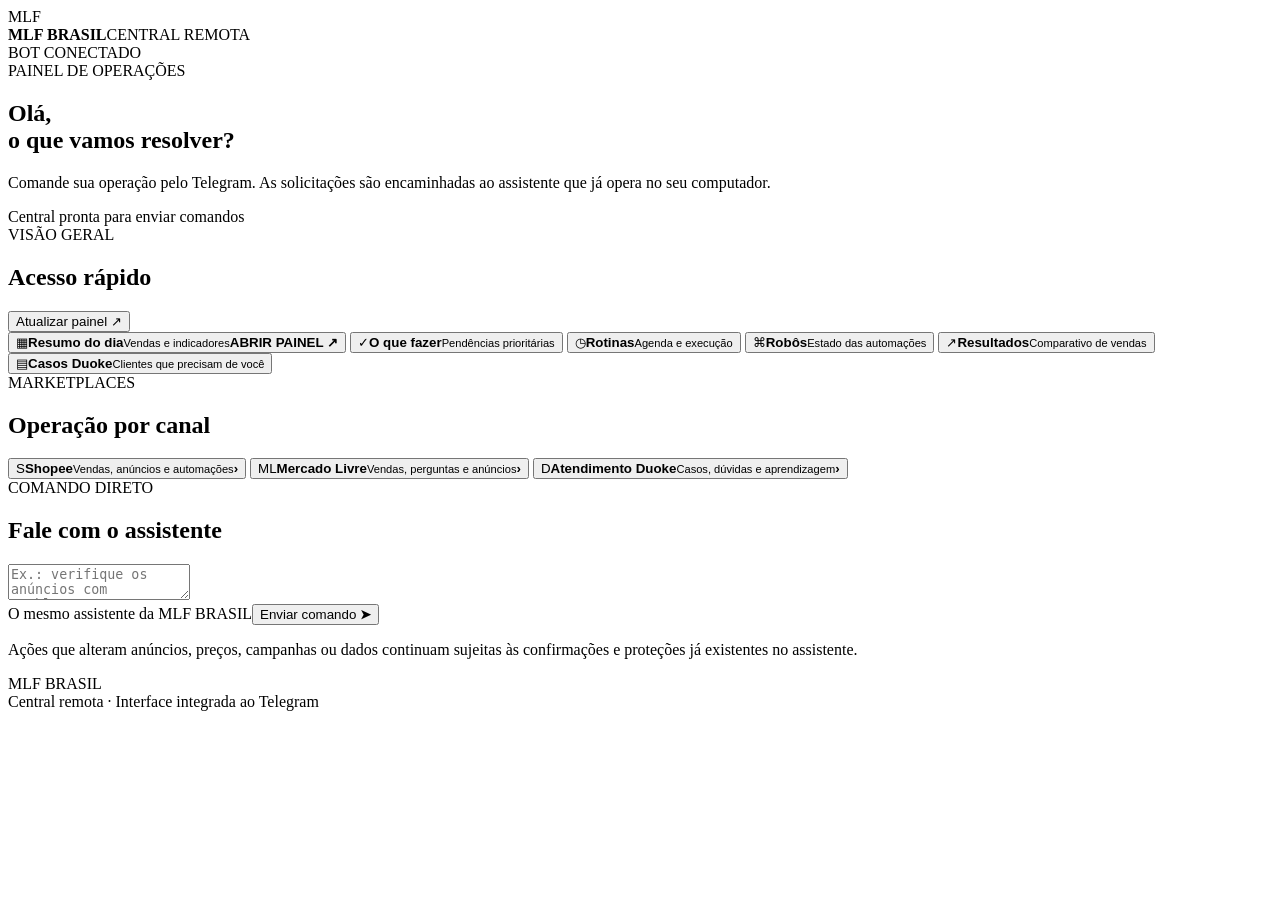
==== miniapp/index.html @ ef3cf09b "Add MLF BRASIL Telegram Mini App" ====
<!doctype html>
<html lang="pt-BR"><head>
<meta charset="utf-8"><meta name="viewport" content="width=device-width,initial-scale=1,viewport-fit=cover">
<meta name="theme-color" content="#0b1c2d"><title>MLF BRASIL · Central Remota</title>
<link rel="stylesheet" href="./style.css"><script src="https://telegram.org/js/telegram-web-app.js"></script>
</head><body><div class="app-shell">
<header class="topbar"><div class="brand"><div class="logo">MLF</div><div><strong>MLF BRASIL</strong><span>CENTRAL REMOTA</span></div></div><div class="live"><i></i> BOT CONECTADO</div></header>
<main>
<section class="welcome"><div class="eyebrow">PAINEL DE OPERAÇÕES</div><h1>Olá<span id="firstName"></span>,<br>o que vamos resolver?</h1><p>Comande sua operação pelo Telegram. As solicitações são encaminhadas ao assistente que já opera no seu computador.</p><div class="statusline"><span class="pulse"></span><span>Central pronta para enviar comandos</span><small id="today"></small></div></section>
<section class="section"><div class="section-head"><div><span class="eyebrow">VISÃO GERAL</span><h2>Acesso rápido</h2></div><button class="text-button" data-command="painel">Atualizar painel ↗</button></div>
<div class="grid">
<button class="tile tile-primary" data-command="painel"><span class="tile-icon">▦</span><strong>Resumo do dia</strong><small>Vendas e indicadores</small><b>ABRIR PAINEL ↗</b></button>
<button class="tile" data-command="o que fazer agora"><span class="tile-icon">✓</span><strong>O que fazer</strong><small>Pendências prioritárias</small></button>
<button class="tile" data-command="rotina"><span class="tile-icon">◷</span><strong>Rotinas</strong><small>Agenda e execução</small></button>
<button class="tile" data-command="robos"><span class="tile-icon">⌘</span><strong>Robôs</strong><small>Estado das automações</small></button>
<button class="tile" data-command="resultados"><span class="tile-icon">↗</span><strong>Resultados</strong><small>Comparativo de vendas</small></button>
<button class="tile" data-command="casos todos"><span class="tile-icon">▤</span><strong>Casos Duoke</strong><small>Clientes que precisam de você</small></button>
</div></section>
<section class="section"><div class="section-head"><div><span class="eyebrow">MARKETPLACES</span><h2>Operação por canal</h2></div></div><div class="channel-list">
<button class="channel" data-command="Como está a operação da Shopee?"><span class="channel-logo shopee">S</span><span><strong>Shopee</strong><small>Vendas, anúncios e automações</small></span><b>›</b></button>
<button class="channel" data-command="Como está a operação do Mercado Livre?"><span class="channel-logo ml">ML</span><span><strong>Mercado Livre</strong><small>Vendas, perguntas e anúncios</small></span><b>›</b></button>
<button class="channel" data-command="Como está o atendimento Duoke?"><span class="channel-logo duoke">D</span><span><strong>Atendimento Duoke</strong><small>Casos, dúvidas e aprendizagem</small></span><b>›</b></button>
</div></section>
<section class="section"><div class="section-head"><div><span class="eyebrow">COMANDO DIRETO</span><h2>Fale com o assistente</h2></div></div>
<form id="commandForm" class="composer"><textarea id="command" rows="2" maxlength="1000" placeholder="Ex.: verifique os anúncios com problemas..."></textarea><div class="composer-foot"><span>O mesmo assistente da MLF BRASIL</span><button type="submit">Enviar comando <b>➤</b></button></div></form>
<p class="note">Ações que alteram anúncios, preços, campanhas ou dados continuam sujeitas às confirmações e proteções já existentes no assistente.</p></section>
</main><footer><div class="footer-mark">MLF BRASIL</div><span>Central remota · Interface integrada ao Telegram</span></footer></div><script src="./app.js"></script></body></html>
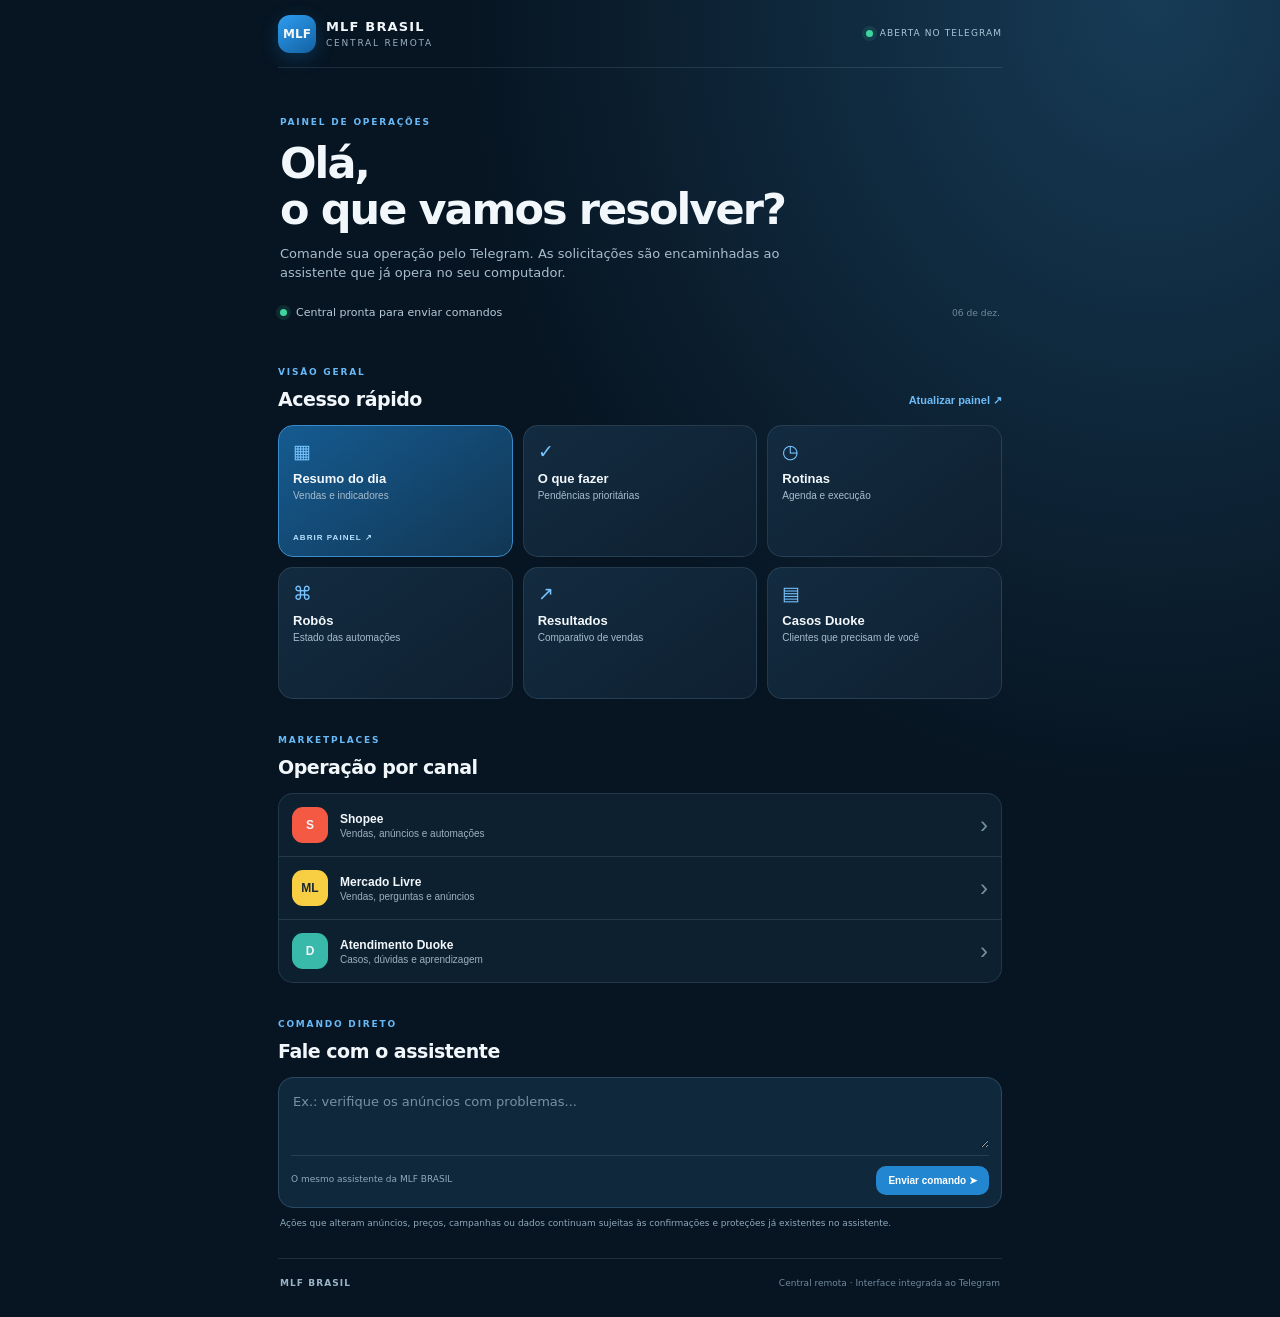
==== commit f0413bdb: "Ajustar indicador de conexão da Mini App" ====
--- a/miniapp/index.html
+++ b/miniapp/index.html
@@ -4,7 +4,7 @@
 <meta name="theme-color" content="#0b1c2d"><title>MLF BRASIL · Central Remota</title>
 <link rel="stylesheet" href="./style.css"><script src="https://telegram.org/js/telegram-web-app.js"></script>
 </head><body><div class="app-shell">
-<header class="topbar"><div class="brand"><div class="logo">MLF</div><div><strong>MLF BRASIL</strong><span>CENTRAL REMOTA</span></div></div><div class="live"><i></i> BOT CONECTADO</div></header>
+<header class="topbar"><div class="brand"><div class="logo">MLF</div><div><strong>MLF BRASIL</strong><span>CENTRAL REMOTA</span></div></div><div class="live"><i></i> ABERTA NO TELEGRAM</div></header>
 <main>
 <section class="welcome"><div class="eyebrow">PAINEL DE OPERAÇÕES</div><h1>Olá<span id="firstName"></span>,<br>o que vamos resolver?</h1><p>Comande sua operação pelo Telegram. As solicitações são encaminhadas ao assistente que já opera no seu computador.</p><div class="statusline"><span class="pulse"></span><span>Central pronta para enviar comandos</span><small id="today"></small></div></section>
 <section class="section"><div class="section-head"><div><span class="eyebrow">VISÃO GERAL</span><h2>Acesso rápido</h2></div><button class="text-button" data-command="painel">Atualizar painel ↗</button></div>
--- a/miniapp/style.css
+++ b/miniapp/style.css
@@ -0,0 +1 @@
+*{box-sizing:border-box} :root{color-scheme:dark;--bg:#071522;--line:rgba(188,211,231,.13);--muted:#9bb0c2;--text:#f2f7fb}body{margin:0;background:radial-gradient(ellipse at 90% 0%,#173b56 0,transparent 42%),var(--bg);color:var(--text);font:15px/1.5 Inter,system-ui,-apple-system,"Segoe UI",sans-serif}.app-shell{max-width:760px;margin:auto;min-height:100vh;padding:0 18px env(safe-area-inset-bottom)}.topbar{height:68px;display:flex;align-items:center;justify-content:space-between;border-bottom:1px solid var(--line)}.brand{display:flex;align-items:center;gap:10px}.brand strong{display:block;font-size:13px;letter-spacing:.09em}.brand span{display:block;color:var(--muted);font-size:9px;letter-spacing:.2em}.logo{width:38px;height:38px;border-radius:12px;background:linear-gradient(145deg,#2d9df1,#1461a1);display:grid;place-items:center;font-weight:900;font-size:12px;box-shadow:0 5px 18px #167ac54a}.live{font-size:9px;letter-spacing:.12em;color:#a9c6d9;display:flex;align-items:center;gap:7px}.live i,.pulse{width:7px;height:7px;border-radius:50%;background:#3ed6a0;box-shadow:0 0 0 4px #3ed6a01c}.welcome{padding:34px 2px 26px}.eyebrow{font-size:9px;letter-spacing:.2em;color:#67b9f7;font-weight:800}.welcome h1{font-size:clamp(29px,7vw,43px);line-height:1.07;letter-spacing:-.045em;margin:10px 0 12px}.welcome p{color:#a9bdcd;max-width:520px;font-size:13px;margin:0}.statusline{display:flex;align-items:center;gap:9px;margin-top:22px;font-size:11px;color:#b7c9d7}.statusline small{margin-left:auto;color:#71899c}.section{margin:12px 0 28px}.section-head{display:flex;align-items:end;justify-content:space-between;margin-bottom:12px}.section-head h2{font-size:19px;margin:3px 0 0;letter-spacing:-.025em}.text-button{border:0;background:none;color:#6cbcf8;font-size:11px;font-weight:700;padding:6px 0}.grid{display:grid;grid-template-columns:repeat(2,minmax(0,1fr));gap:10px}.tile{min-height:118px;text-align:left;border:1px solid var(--line);border-radius:15px;padding:14px;background:linear-gradient(145deg,#132b40,#0e2031);color:var(--text);display:flex;flex-direction:column;align-items:flex-start;gap:4px;cursor:pointer}.tile:active,.channel:active{transform:scale(.985)}.tile-primary{background:linear-gradient(145deg,#155b91,#123653);border-color:#398bca}.tile-icon{font-size:19px;color:#78c5ff;margin-bottom:4px}.tile strong{font-size:13px}.tile small{font-size:10px;color:#a7bdce}.tile b{font-size:8px;letter-spacing:.13em;color:#b8e1ff;margin-top:auto;padding-top:8px}.channel-list{border:1px solid var(--line);border-radius:15px;overflow:hidden;background:#0d2030}.channel{width:100%;display:flex;align-items:center;gap:12px;padding:13px;border:0;border-bottom:1px solid var(--line);background:transparent;color:var(--text);text-align:left}.channel:last-child{border-bottom:0}.channel-logo{width:36px;height:36px;border-radius:11px;display:grid;place-items:center;font-weight:900;font-size:12px}.shopee{background:#f45a43}.ml{background:#f8cf43;color:#1a2832}.duoke{background:#38b9a9}.channel span:nth-child(2){flex:1}.channel strong,.channel small{display:block}.channel strong{font-size:12px}.channel small{font-size:10px;color:var(--muted);margin-top:2px}.channel>b{font-size:24px;color:#7591a6;font-weight:400}.composer{border:1px solid #2a4a63;border-radius:15px;padding:12px;background:#10283c}.composer textarea{width:100%;resize:vertical;min-height:58px;background:transparent;border:0;outline:0;color:var(--text);font:inherit;font-size:13px}.composer textarea::placeholder{color:#7891a5}.composer-foot{display:flex;align-items:center;justify-content:space-between;gap:8px;border-top:1px solid var(--line);padding-top:10px}.composer-foot span,.note{font-size:9px;color:#91a9bb}.composer-foot button{border:0;border-radius:10px;padding:9px 12px;background:#2386d0;color:white;font-size:10px;font-weight:800}.note{line-height:1.5;margin:9px 2px 0}footer{border-top:1px solid var(--line);padding:18px 2px 26px;display:flex;justify-content:space-between;gap:10px;color:#71899c;font-size:9px}.footer-mark{font-weight:900;letter-spacing:.12em;color:#9bb4c8}@media(min-width:600px){.grid{grid-template-columns:repeat(3,minmax(0,1fr))}.welcome{padding-top:48px}.tile{min-height:132px}}
